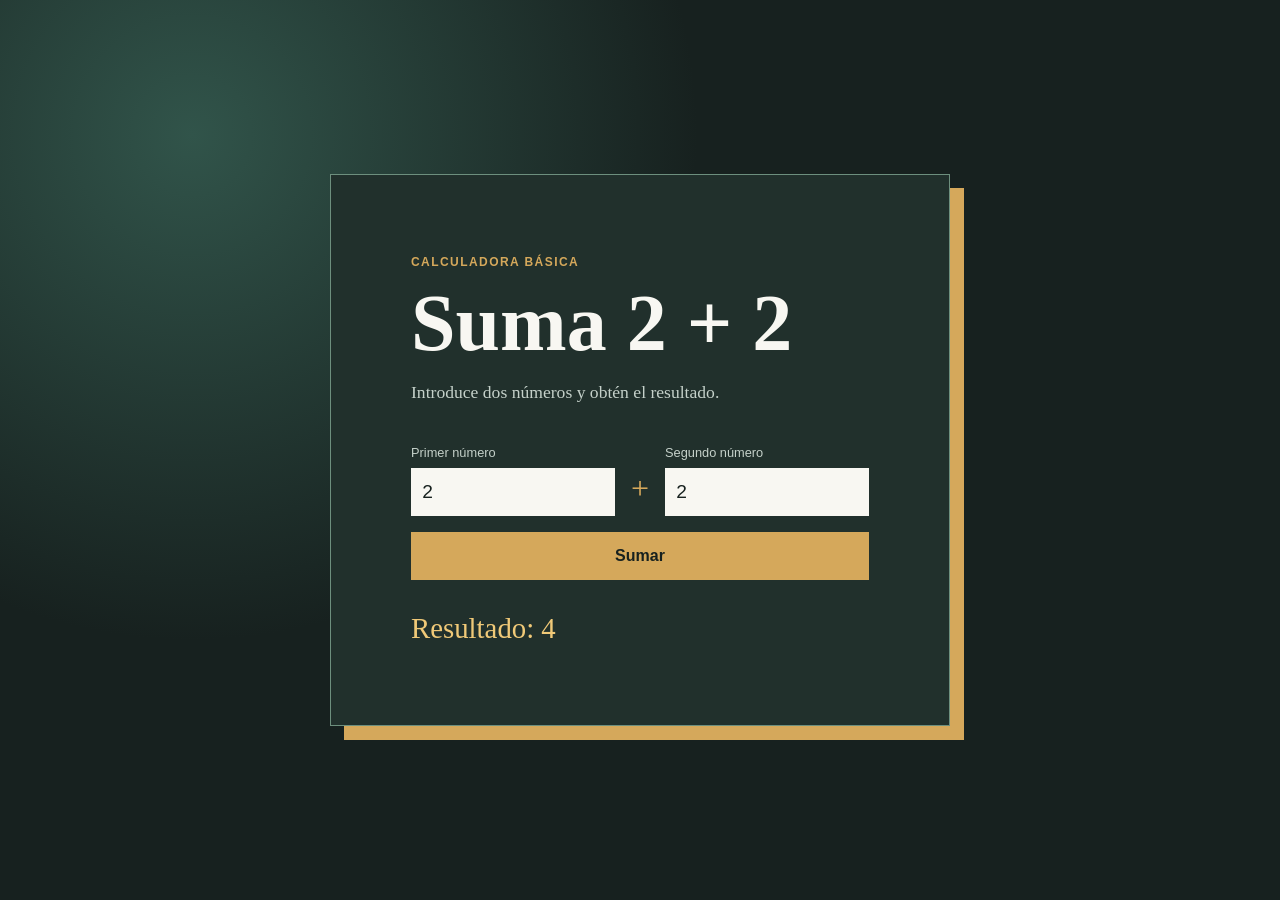
==== index.html @ bf5ccfb2 "agregue un programa que suma 2 + 2" ====
<!doctype html>
<html lang="es">
	<head>
		<meta charset="UTF-8" />
		<meta name="viewport" content="width=device-width, initial-scale=1.0" />
		<title>Suma sencilla</title>
		<link rel="stylesheet" href="css/styles.css" />
	</head>
	<body>
		<main class="calculator">
			<p class="eyebrow">Calculadora básica</p>
			<h1>Suma 2 + 2</h1>
			<p class="description">Introduce dos números y obtén el resultado.</p>

			<form id="sum-form" class="sum-form">
				<label>
					Primer número
					<input id="first-number" type="number" value="2" required />
				</label>
				<span class="operator" aria-hidden="true">+</span>
				<label>
					Segundo número
					<input id="second-number" type="number" value="2" required />
				</label>
				<button type="submit">Sumar</button>
			</form>

			<output id="result" class="result" aria-live="polite">Resultado: 4</output>
		</main>

		<script>
			const form = document.querySelector('#sum-form');
			const result = document.querySelector('#result');

			form.addEventListener('submit', (event) => {
				event.preventDefault();

				const firstNumber = Number(document.querySelector('#first-number').value);
				const secondNumber = Number(document.querySelector('#second-number').value);
				result.textContent = `Resultado: ${firstNumber + secondNumber}`;
			});
		</script>
	</body>
</html>
---- css/styles.css ----
:root {
	color: #f8f7f2;
	background: #17211f;
	font-family: Georgia, 'Times New Roman', serif;
}

* {
	box-sizing: border-box;
}

body {
	display: grid;
	min-height: 100vh;
	margin: 0;
	place-items: center;
	background: radial-gradient(circle at 15% 15%, #31544a, transparent 38%), #17211f;
}

.calculator {
	width: min(92vw, 620px);
	padding: clamp(2rem, 7vw, 5rem);
	border: 1px solid #6d8f7e;
	background: #21302c;
	box-shadow: 14px 14px 0 #d5a85b;
}

.eyebrow {
	margin: 0 0 1rem;
	color: #d5a85b;
	font-family: Arial, sans-serif;
	font-size: 0.75rem;
	font-weight: bold;
	letter-spacing: 0.12em;
	text-transform: uppercase;
}

h1 {
	margin: 0;
	font-size: clamp(2.5rem, 8vw, 5rem);
	line-height: 0.95;
}

.description {
	color: #c5d1ca;
	font-size: 1.1rem;
	line-height: 1.5;
}

.sum-form {
	display: grid;
	grid-template-columns: 1fr auto 1fr;
	align-items: end;
	gap: 1rem;
	margin-top: 2.5rem;
}

label {
	display: grid;
	gap: 0.5rem;
	color: #c5d1ca;
	font-family: Arial, sans-serif;
	font-size: 0.8rem;
}

input,
button {
	min-height: 3rem;
	border: 0;
	font: inherit;
}

input {
	width: 100%;
	padding: 0.7rem;
	color: #17211f;
	background: #f8f7f2;
	font-family: Arial, sans-serif;
	font-size: 1.2rem;
}

.operator {
	padding-bottom: 0.55rem;
	color: #d5a85b;
	font-size: 2rem;
}

button {
	grid-column: 1 / -1;
	padding: 0.8rem 1.2rem;
	color: #17211f;
	background: #d5a85b;
	cursor: pointer;
	font-family: Arial, sans-serif;
	font-weight: bold;
}

button:hover {
	background: #f0c978;
}

.result {
	display: block;
	margin-top: 2rem;
	color: #f0c978;
	font-size: 1.8rem;
}

@media (max-width: 480px) {
	.sum-form {
		grid-template-columns: 1fr auto 1fr;
		gap: 0.5rem;
	}

	.calculator {
		box-shadow: 8px 8px 0 #d5a85b;
	}
}
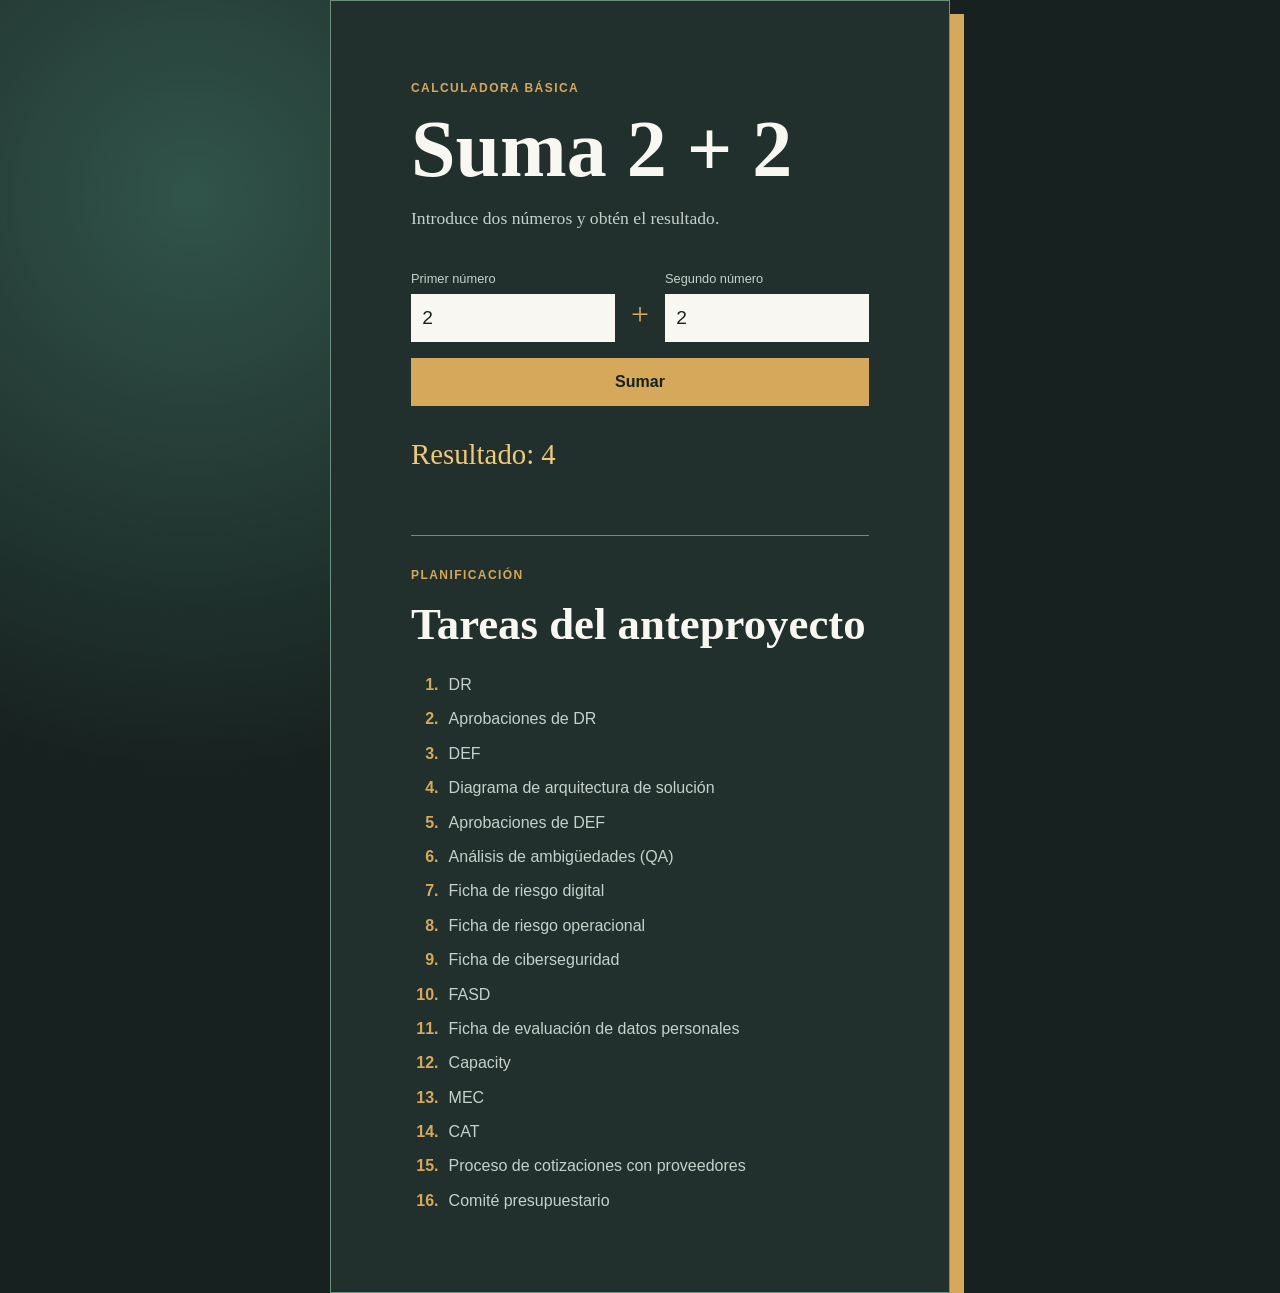
==== commit 5e6b09a6: "agregué mas informacion al pdf" ====
--- a/index.html
+++ b/index.html
@@ -26,6 +26,29 @@
 			</form>
 
 			<output id="result" class="result" aria-live="polite">Resultado: 4</output>
+
+			<section class="project-tasks" aria-labelledby="project-tasks-title">
+				<p class="eyebrow">Planificación</p>
+				<h2 id="project-tasks-title">Tareas del anteproyecto</h2>
+				<ol>
+					<li>DR</li>
+					<li>Aprobaciones de DR</li>
+					<li>DEF</li>
+					<li>Diagrama de arquitectura de solución</li>
+					<li>Aprobaciones de DEF</li>
+					<li>Análisis de ambigüedades (QA)</li>
+					<li>Ficha de riesgo digital</li>
+					<li>Ficha de riesgo operacional</li>
+					<li>Ficha de ciberseguridad</li>
+					<li>FASD</li>
+					<li>Ficha de evaluación de datos personales</li>
+					<li>Capacity</li>
+					<li>MEC</li>
+					<li>CAT</li>
+					<li>Proceso de cotizaciones con proveedores</li>
+					<li>Comité presupuestario</li>
+				</ol>
+			</section>
 		</main>
 
 		<script>
--- a/css/styles.css
+++ b/css/styles.css
@@ -105,6 +105,36 @@
 	font-size: 1.8rem;
 }
 
+.project-tasks {
+	margin-top: 4rem;
+	padding-top: 2rem;
+	border-top: 1px solid #6d8f7e;
+}
+
+.project-tasks h2 {
+	margin: 0;
+	font-size: clamp(1.8rem, 5vw, 2.8rem);
+}
+
+.project-tasks ol {
+	display: grid;
+	gap: 0.75rem;
+	margin: 1.5rem 0 0;
+	padding-left: 2rem;
+	color: #c5d1ca;
+	font-family: Arial, sans-serif;
+	line-height: 1.4;
+}
+
+.project-tasks li {
+	padding-left: 0.35rem;
+}
+
+.project-tasks li::marker {
+	color: #d5a85b;
+	font-weight: bold;
+}
+
 @media (max-width: 480px) {
 	.sum-form {
 		grid-template-columns: 1fr auto 1fr;
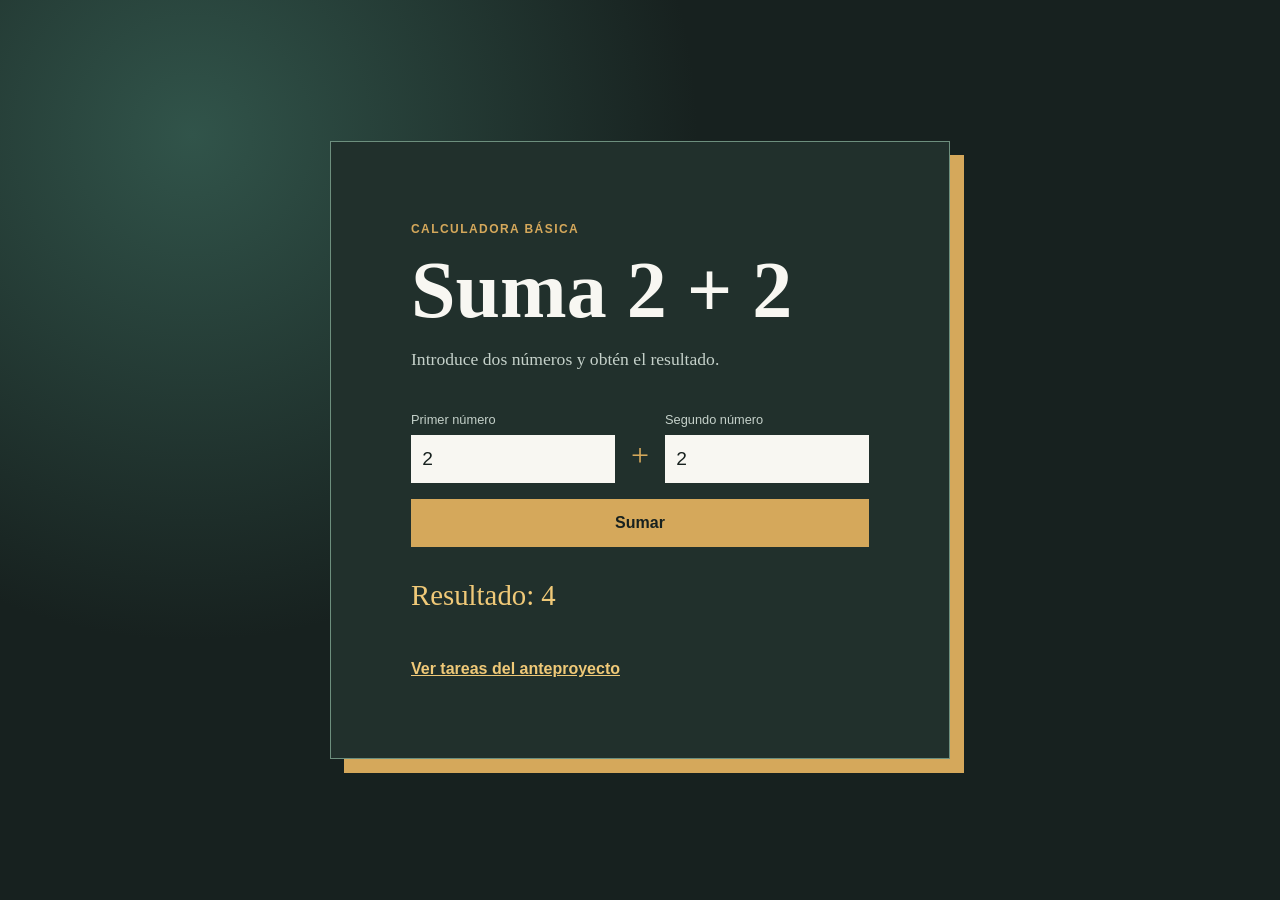
==== commit 1cab16e7: "agregue un dashboard para productividad de ejecutivos" ====
--- a/index.html
+++ b/index.html
@@ -27,28 +27,7 @@
 
 			<output id="result" class="result" aria-live="polite">Resultado: 4</output>
 
-			<section class="project-tasks" aria-labelledby="project-tasks-title">
-				<p class="eyebrow">Planificación</p>
-				<h2 id="project-tasks-title">Tareas del anteproyecto</h2>
-				<ol>
-					<li>DR</li>
-					<li>Aprobaciones de DR</li>
-					<li>DEF</li>
-					<li>Diagrama de arquitectura de solución</li>
-					<li>Aprobaciones de DEF</li>
-					<li>Análisis de ambigüedades (QA)</li>
-					<li>Ficha de riesgo digital</li>
-					<li>Ficha de riesgo operacional</li>
-					<li>Ficha de ciberseguridad</li>
-					<li>FASD</li>
-					<li>Ficha de evaluación de datos personales</li>
-					<li>Capacity</li>
-					<li>MEC</li>
-					<li>CAT</li>
-					<li>Proceso de cotizaciones con proveedores</li>
-					<li>Comité presupuestario</li>
-				</ol>
-			</section>
+			<a class="page-link" href="anteproyecto.html">Ver tareas del anteproyecto</a>
 		</main>
 
 		<script>
--- a/css/styles.css
+++ b/css/styles.css
@@ -105,6 +105,18 @@
 	font-size: 1.8rem;
 }
 
+.page-link {
+	display: inline-block;
+	margin-top: 3rem;
+	color: #f0c978;
+	font-family: Arial, sans-serif;
+	font-weight: bold;
+}
+
+.page-link:hover {
+	color: #f8f7f2;
+}
+
 .project-tasks {
 	margin-top: 4rem;
 	padding-top: 2rem;
@@ -135,6 +147,257 @@
 	font-weight: bold;
 }
 
+.dashboard-body {
+	display: block;
+	min-height: 100vh;
+	padding: 3rem 1.5rem;
+	background: #101917;
+}
+
+.dashboard {
+	width: min(100%, 1180px);
+	margin: 0 auto;
+}
+
+.dashboard-header {
+	display: flex;
+	align-items: end;
+	justify-content: space-between;
+	gap: 2rem;
+	margin-bottom: 2.5rem;
+}
+
+.dashboard-header h1 {
+	max-width: 760px;
+	font-size: clamp(2.5rem, 6vw, 5.5rem);
+}
+
+.dashboard-header .description {
+	max-width: 650px;
+	margin-bottom: 0;
+}
+
+.dashboard-header .page-link {
+	margin: 0 0 0.5rem;
+	white-space: nowrap;
+}
+
+.toolbar {
+	display: flex;
+	align-items: end;
+	gap: 1rem;
+	margin-bottom: 1.25rem;
+	padding: 1rem;
+	border: 1px solid #334d43;
+	background: #1a2925;
+}
+
+.toolbar label {
+	min-width: 180px;
+}
+
+.toolbar input {
+	min-height: 2.5rem;
+	font-size: 1rem;
+}
+
+.secondary-button {
+	min-height: 2.5rem;
+	border: 1px solid #6d8f7e;
+	padding: 0.7rem 1rem;
+	color: #f8f7f2;
+	background: transparent;
+}
+
+.secondary-button:hover {
+	color: #17211f;
+	background: #d5a85b;
+}
+
+.metrics {
+	display: grid;
+	grid-template-columns: repeat(4, 1fr);
+	gap: 1rem;
+	margin-bottom: 1.25rem;
+}
+
+.metric-card,
+.insights > div {
+	padding: 1.25rem;
+	border: 1px solid #334d43;
+	background: #1a2925;
+}
+
+.metric-card span,
+.insights span,
+.metric-card small,
+.insights small {
+	display: block;
+	font-family: Arial, sans-serif;
+}
+
+.metric-card span,
+.insights span {
+	color: #c5d1ca;
+	font-size: 0.78rem;
+	font-weight: bold;
+	letter-spacing: 0.04em;
+	text-transform: uppercase;
+}
+
+.metric-card strong,
+.insights strong {
+	display: block;
+	margin: 0.65rem 0 0.3rem;
+	color: #f8f7f2;
+	font-size: 2.5rem;
+}
+
+.metric-card small,
+.insights small {
+	color: #8da99b;
+	font-size: 0.78rem;
+}
+
+.metric-card.accent {
+	border-color: #d5a85b;
+}
+
+.metric-card.accent strong {
+	color: #f0c978;
+}
+
+.workspace-panel {
+	border: 1px solid #334d43;
+	background: #1a2925;
+}
+
+.panel-heading {
+	display: flex;
+	align-items: end;
+	justify-content: space-between;
+	gap: 1rem;
+	padding: 1.5rem 1.5rem 1.25rem;
+}
+
+.panel-heading .eyebrow {
+	margin-bottom: 0.5rem;
+}
+
+.panel-heading h2 {
+	margin: 0;
+	font-size: clamp(1.6rem, 4vw, 2.5rem);
+}
+
+.live-status {
+	color: #8da99b;
+	font-family: Arial, sans-serif;
+	font-size: 0.8rem;
+	white-space: nowrap;
+}
+
+.live-status i {
+	display: inline-block;
+	width: 0.5rem;
+	height: 0.5rem;
+	margin-right: 0.3rem;
+	border-radius: 50%;
+	background: #8dc98d;
+}
+
+.table-wrap {
+	overflow-x: auto;
+}
+
+table {
+	width: 100%;
+	min-width: 760px;
+	border-collapse: collapse;
+	font-family: Arial, sans-serif;
+}
+
+th,
+td {
+	padding: 0.9rem 1.5rem;
+	border-top: 1px solid #334d43;
+	text-align: left;
+}
+
+th {
+	color: #8da99b;
+	font-size: 0.72rem;
+	letter-spacing: 0.06em;
+	text-transform: uppercase;
+}
+
+td {
+	color: #f8f7f2;
+}
+
+td input {
+	min-height: 2.25rem;
+	padding: 0.45rem 0.6rem;
+	font-size: 0.95rem;
+}
+
+.executive-name {
+	min-width: 145px;
+}
+
+.data-input {
+	width: 82px;
+}
+
+.row-conversion {
+	color: #f0c978;
+	font-weight: bold;
+}
+
+.insights {
+	display: grid;
+	grid-template-columns: repeat(3, 1fr);
+	gap: 1rem;
+	margin-top: 1.25rem;
+}
+
+@media (max-width: 760px) {
+	.dashboard-body {
+		padding: 1.5rem 1rem;
+	}
+
+	.dashboard-header {
+		align-items: start;
+		flex-direction: column;
+		gap: 1rem;
+	}
+
+	.metrics,
+	.insights {
+		grid-template-columns: repeat(2, 1fr);
+	}
+
+	.toolbar {
+		align-items: stretch;
+		flex-direction: column;
+	}
+
+	.toolbar label {
+		min-width: 0;
+	}
+}
+
+@media (max-width: 480px) {
+	.metrics,
+	.insights {
+		grid-template-columns: 1fr;
+	}
+
+	.metric-card strong,
+	.insights strong {
+		font-size: 2rem;
+	}
+}
+
 @media (max-width: 480px) {
 	.sum-form {
 		grid-template-columns: 1fr auto 1fr;
